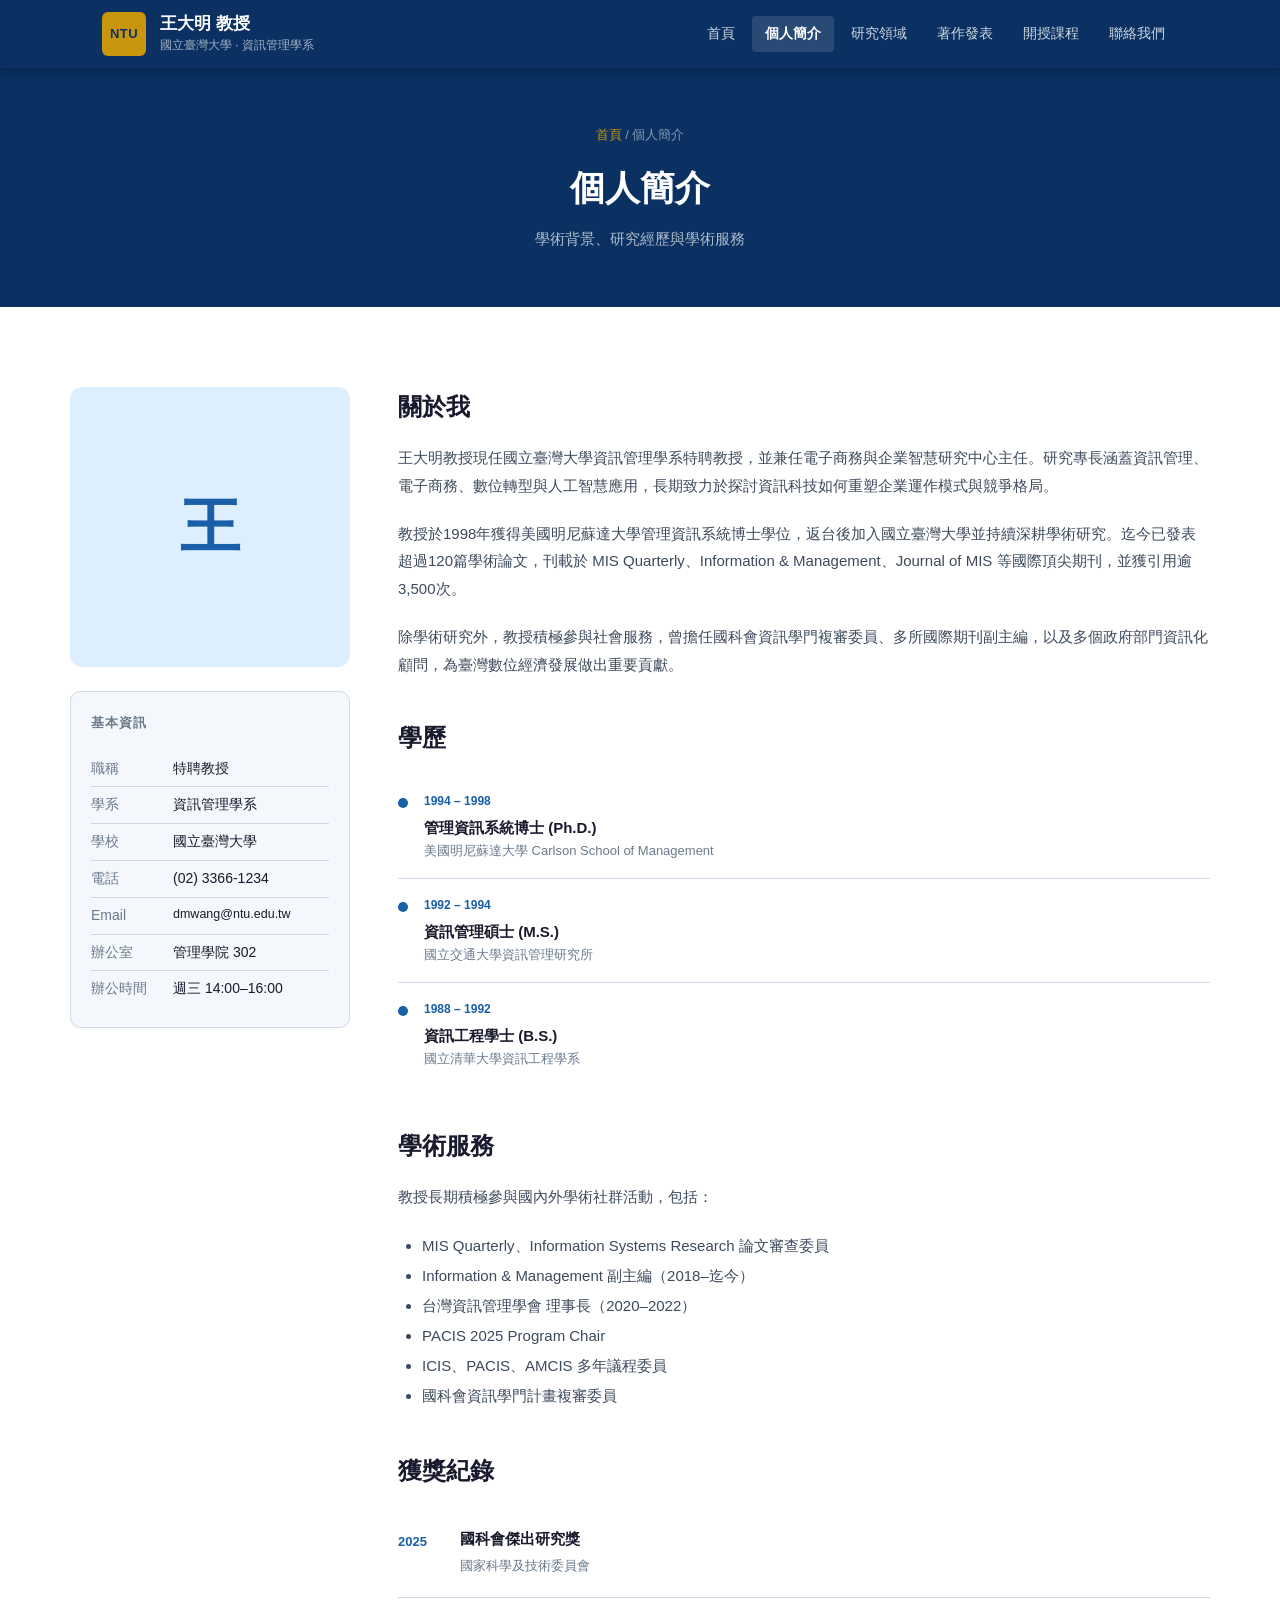
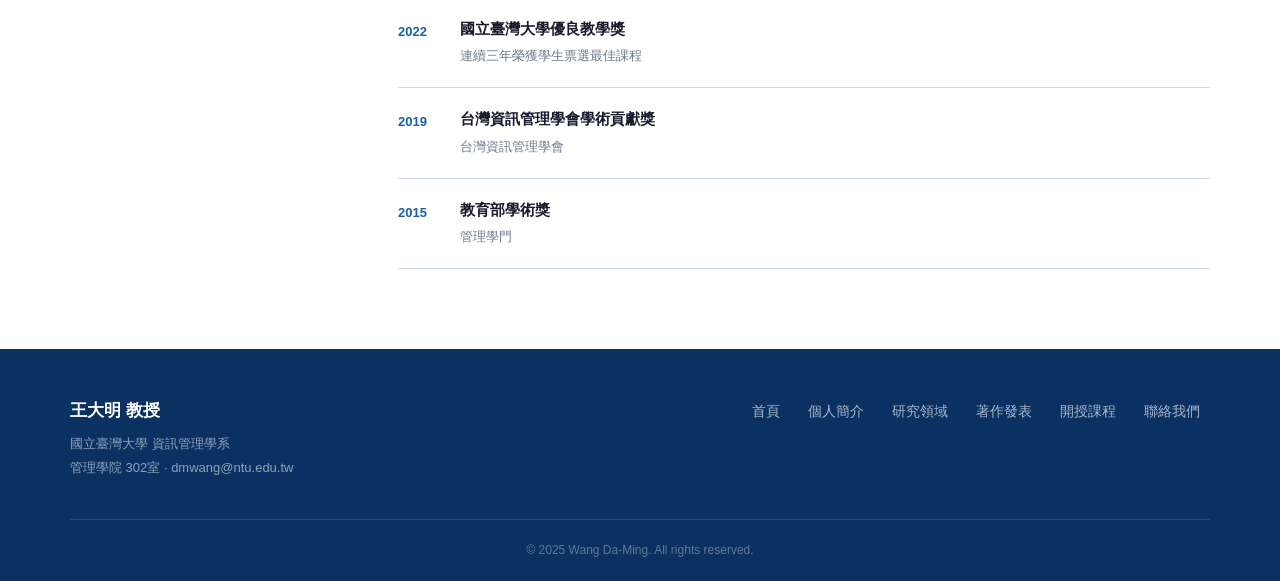
==== about.html @ 9b1bcf3b "Add files via upload" ====
<!DOCTYPE html>
<html lang="zh-Hant">
<head>
<meta charset="UTF-8">
<meta name="viewport" content="width=device-width, initial-scale=1.0">
<title>個人簡介 — 王大明教授</title>
<link rel="stylesheet" href="style.css">
</head>
<body>

<header>
  <div class="header-inner">
    <div class="logo-block">
      <div class="logo-icon">NTU</div>
      <div>
        <div class="logo-title">王大明 教授</div>
        <div class="logo-sub">國立臺灣大學 · 資訊管理學系</div>
      </div>
    </div>
    <nav>
      <a href="index.html">首頁</a>
      <a href="about.html" class="active">個人簡介</a>
      <a href="research.html">研究領域</a>
      <a href="publications.html">著作發表</a>
      <a href="teaching.html">開授課程</a>
      <a href="contact.html">聯絡我們</a>
    </nav>
    <button class="menu-btn" id="menuBtn" aria-label="選單">&#9776;</button>
  </div>
</header>
<div class="mobile-nav" id="mobileNav">
  <a href="index.html">首頁</a>
  <a href="about.html">個人簡介</a>
  <a href="research.html">研究領域</a>
  <a href="publications.html">著作發表</a>
  <a href="teaching.html">開授課程</a>
  <a href="contact.html">聯絡我們</a>
</div>

<div class="page-hero">
  <div class="breadcrumb"><a href="index.html">首頁</a> / 個人簡介</div>
  <h1>個人簡介</h1>
  <p>學術背景、研究經歷與學術服務</p>
</div>

<section class="section">
  <div class="container">
    <div class="about-grid">
      <div class="about-sidebar">
        <div class="avatar-lg">王</div>
        <div class="sidebar-card">
          <h4>基本資訊</h4>
          <div class="sidebar-row"><span class="k">職稱</span><span class="v">特聘教授</span></div>
          <div class="sidebar-row"><span class="k">學系</span><span class="v">資訊管理學系</span></div>
          <div class="sidebar-row"><span class="k">學校</span><span class="v">國立臺灣大學</span></div>
          <div class="sidebar-row"><span class="k">電話</span><span class="v">(02) 3366-1234</span></div>
          <div class="sidebar-row"><span class="k">Email</span><span class="v" style="font-size:12.5px">dmwang@ntu.edu.tw</span></div>
          <div class="sidebar-row"><span class="k">辦公室</span><span class="v">管理學院 302</span></div>
          <div class="sidebar-row"><span class="k">辦公時間</span><span class="v">週三 14:00–16:00</span></div>
        </div>
      </div>

      <div class="about-content">
        <h2>關於我</h2>
        <p>王大明教授現任國立臺灣大學資訊管理學系特聘教授，並兼任電子商務與企業智慧研究中心主任。研究專長涵蓋資訊管理、電子商務、數位轉型與人工智慧應用，長期致力於探討資訊科技如何重塑企業運作模式與競爭格局。</p>
        <p>教授於1998年獲得美國明尼蘇達大學管理資訊系統博士學位，返台後加入國立臺灣大學並持續深耕學術研究。迄今已發表超過120篇學術論文，刊載於 MIS Quarterly、Information & Management、Journal of MIS 等國際頂尖期刊，並獲引用逾3,500次。</p>
        <p>除學術研究外，教授積極參與社會服務，曾擔任國科會資訊學門複審委員、多所國際期刊副主編，以及多個政府部門資訊化顧問，為臺灣數位經濟發展做出重要貢獻。</p>

        <h2 style="margin-top:2.5rem">學歷</h2>
        <div style="margin-top: 1rem;">
          <div class="edu-item">
            <div class="edu-dot"></div>
            <div>
              <div class="edu-year">1994 – 1998</div>
              <div class="edu-degree">管理資訊系統博士 (Ph.D.)</div>
              <div class="edu-school">美國明尼蘇達大學 Carlson School of Management</div>
            </div>
          </div>
          <div class="edu-item">
            <div class="edu-dot"></div>
            <div>
              <div class="edu-year">1992 – 1994</div>
              <div class="edu-degree">資訊管理碩士 (M.S.)</div>
              <div class="edu-school">國立交通大學資訊管理研究所</div>
            </div>
          </div>
          <div class="edu-item">
            <div class="edu-dot"></div>
            <div>
              <div class="edu-year">1988 – 1992</div>
              <div class="edu-degree">資訊工程學士 (B.S.)</div>
              <div class="edu-school">國立清華大學資訊工程學系</div>
            </div>
          </div>
        </div>

        <h2 style="margin-top:2.5rem">學術服務</h2>
        <p>教授長期積極參與國內外學術社群活動，包括：</p>
        <ul style="margin-left:1.5rem; margin-top:0.75rem; color: var(--text-mid); font-size:15px; line-height:2;">
          <li>MIS Quarterly、Information Systems Research 論文審查委員</li>
          <li>Information & Management 副主編（2018–迄今）</li>
          <li>台灣資訊管理學會 理事長（2020–2022）</li>
          <li>PACIS 2025 Program Chair</li>
          <li>ICIS、PACIS、AMCIS 多年議程委員</li>
          <li>國科會資訊學門計畫複審委員</li>
        </ul>

        <h2 style="margin-top:2.5rem">獲獎紀錄</h2>
        <div class="pub-list" style="margin-bottom:0;">
          <div class="pub-item">
            <span class="pub-year">2025</span>
            <div class="pub-content"><div class="pub-title">國科會傑出研究獎</div><div class="pub-meta">國家科學及技術委員會</div></div>
          </div>
          <div class="pub-item">
            <span class="pub-year">2022</span>
            <div class="pub-content"><div class="pub-title">國立臺灣大學優良教學獎</div><div class="pub-meta">連續三年榮獲學生票選最佳課程</div></div>
          </div>
          <div class="pub-item">
            <span class="pub-year">2019</span>
            <div class="pub-content"><div class="pub-title">台灣資訊管理學會學術貢獻獎</div><div class="pub-meta">台灣資訊管理學會</div></div>
          </div>
          <div class="pub-item">
            <span class="pub-year">2015</span>
            <div class="pub-content"><div class="pub-title">教育部學術獎</div><div class="pub-meta">管理學門</div></div>
          </div>
        </div>
      </div>
    </div>
  </div>
</section>

<footer>
  <div class="footer-inner">
    <div class="footer-left">
      <div class="footer-name">王大明 教授</div>
      <div class="footer-sub">國立臺灣大學 資訊管理學系</div>
      <div class="footer-sub">管理學院 302室 · dmwang@ntu.edu.tw</div>
    </div>
    <div class="footer-links">
      <a href="index.html">首頁</a>
      <a href="about.html">個人簡介</a>
      <a href="research.html">研究領域</a>
      <a href="publications.html">著作發表</a>
      <a href="teaching.html">開授課程</a>
      <a href="contact.html">聯絡我們</a>
    </div>
  </div>
  <div class="footer-bottom">© 2025 Wang Da-Ming. All rights reserved.</div>
</footer>

<script>
  document.getElementById('menuBtn').addEventListener('click', () =>
    document.getElementById('mobileNav').classList.toggle('open'));
</script>
</body>
</html>
---- style.css ----
/* ========================
   Base & Reset
======================== */
*, *::before, *::after { box-sizing: border-box; margin: 0; padding: 0; }

:root {
  --blue-dark: #0a3162;
  --blue-main: #1a5fa8;
  --blue-mid:  #2d7dd2;
  --blue-light: #ddeeff;
  --blue-pale:  #f0f6ff;
  --gold:       #c8960c;
  --gold-light: #fdf3d6;
  --text-dark:  #1a1a2e;
  --text-mid:   #3d4a5c;
  --text-muted: #6b7a8d;
  --border:     #d0d9e8;
  --white:      #ffffff;
  --bg-light:   #f4f7fc;
}

html { scroll-behavior: smooth; }
body { font-family: 'Segoe UI', 'PingFang TC', 'Microsoft JhengHei', sans-serif; color: var(--text-dark); background: var(--white); line-height: 1.7; }
a { text-decoration: none; color: inherit; }
img { max-width: 100%; }

/* ========================
   Header
======================== */
header {
  background: var(--blue-dark);
  position: sticky; top: 0; z-index: 100;
  box-shadow: 0 2px 12px rgba(0,0,0,0.25);
}
.header-inner {
  max-width: 1140px; margin: 0 auto;
  padding: 0 2rem;
  display: flex; align-items: center; gap: 2rem;
  height: 68px;
}
.logo-block { display: flex; align-items: center; gap: 14px; flex-shrink: 0; }
.logo-icon {
  width: 44px; height: 44px; border-radius: 6px;
  background: var(--gold); color: var(--blue-dark);
  font-weight: 700; font-size: 13px;
  display: flex; align-items: center; justify-content: center;
  letter-spacing: 0.5px;
}
.logo-title { color: #fff; font-size: 17px; font-weight: 600; line-height: 1.3; }
.logo-sub { color: rgba(255,255,255,0.62); font-size: 12px; }
nav { margin-left: auto; display: flex; gap: 0.25rem; }
nav a {
  color: rgba(255,255,255,0.8); font-size: 14px;
  padding: 6px 13px; border-radius: 4px;
  transition: background 0.18s, color 0.18s;
}
nav a:hover, nav a.active {
  background: rgba(255,255,255,0.12); color: #fff;
}
nav a.active { font-weight: 600; }
.menu-btn {
  display: none; background: none; border: none;
  color: #fff; font-size: 22px; cursor: pointer; padding: 6px;
}
.mobile-nav {
  display: none; flex-direction: column;
  background: var(--blue-dark); border-top: 1px solid rgba(255,255,255,0.1);
}
.mobile-nav.open { display: flex; }
.mobile-nav a {
  color: rgba(255,255,255,0.85); padding: 14px 2rem;
  border-bottom: 1px solid rgba(255,255,255,0.06); font-size: 15px;
}
.mobile-nav a:hover { background: rgba(255,255,255,0.07); }

/* ========================
   Hero
======================== */
.hero {
  background: linear-gradient(135deg, var(--blue-dark) 0%, #16407a 55%, #1a5fa8 100%);
  padding: 5rem 2rem 4rem;
}
.hero-inner {
  max-width: 1140px; margin: 0 auto;
  display: grid; grid-template-columns: 1fr 340px; gap: 4rem; align-items: center;
}
.hero-eyebrow { color: var(--gold); font-size: 13px; font-weight: 600; letter-spacing: 2px; text-transform: uppercase; margin-bottom: 1rem; }
.hero h1 { font-size: 3.2rem; font-weight: 700; color: #fff; line-height: 1.2; margin-bottom: 1.5rem; }
.hero-desc { color: rgba(255,255,255,0.78); font-size: 1.05rem; max-width: 480px; margin-bottom: 2rem; }
.hero-btns { display: flex; gap: 1rem; flex-wrap: wrap; }
.btn-primary {
  background: var(--gold); color: var(--blue-dark);
  padding: 12px 28px; border-radius: 6px; font-weight: 600; font-size: 15px;
  transition: opacity 0.18s;
}
.btn-primary:hover { opacity: 0.88; }
.btn-outline {
  border: 1.5px solid rgba(255,255,255,0.55); color: #fff;
  padding: 12px 28px; border-radius: 6px; font-weight: 500; font-size: 15px;
  transition: background 0.18s;
}
.btn-outline:hover { background: rgba(255,255,255,0.1); }

.hero-card {
  background: #fff; border-radius: 12px;
  padding: 2rem 1.75rem;
  box-shadow: 0 8px 40px rgba(0,0,0,0.28);
}
.prof-avatar {
  width: 72px; height: 72px; border-radius: 50%;
  background: var(--blue-main); color: #fff;
  font-size: 28px; font-weight: 700;
  display: flex; align-items: center; justify-content: center;
  margin: 0 auto 0.75rem;
}
.prof-name { text-align: center; font-size: 18px; font-weight: 700; color: var(--text-dark); }
.prof-title { text-align: center; font-size: 13px; color: var(--blue-main); margin-bottom: 1.25rem; font-weight: 500; }
.prof-divider { border-top: 1px solid var(--border); margin-bottom: 1.25rem; }
.prof-info-row { display: flex; justify-content: space-between; font-size: 13.5px; padding: 5px 0; color: var(--text-mid); gap: 8px; }
.prof-info-row .label { color: var(--text-muted); flex-shrink: 0; }

/* ========================
   Stats Bar
======================== */
.stats-bar { background: var(--blue-main); padding: 1.5rem 2rem; }
.stats-inner {
  max-width: 1140px; margin: 0 auto;
  display: flex; align-items: center; justify-content: center; gap: 0; flex-wrap: wrap;
}
.stat { text-align: center; padding: 0.5rem 3rem; }
.stat-num { display: block; font-size: 2rem; font-weight: 700; color: #fff; }
.stat-label { font-size: 13px; color: rgba(255,255,255,0.75); margin-top: 2px; }
.stat-div { width: 1px; height: 40px; background: rgba(255,255,255,0.25); }

/* ========================
   Sections
======================== */
.section { padding: 5rem 2rem; }
.section.bg-light { background: var(--bg-light); }
.container { max-width: 1140px; margin: 0 auto; }
.section-header { text-align: center; margin-bottom: 3rem; }
.eyebrow { font-size: 12px; font-weight: 600; letter-spacing: 2.5px; text-transform: uppercase; color: var(--blue-main); margin-bottom: 0.5rem; }
.section-header h2 { font-size: 2rem; font-weight: 700; color: var(--text-dark); }

/* Research Cards */
.cards-grid { display: grid; grid-template-columns: repeat(auto-fit, minmax(300px, 1fr)); gap: 1.5rem; }
.card {
  background: var(--white); border: 1px solid var(--border);
  border-radius: 10px; padding: 1.75rem;
  transition: box-shadow 0.2s, transform 0.2s;
}
.card:hover { box-shadow: 0 6px 24px rgba(10,49,98,0.12); transform: translateY(-3px); }
.card-icon {
  width: 48px; height: 48px; border-radius: 10px;
  display: flex; align-items: center; justify-content: center;
  font-size: 22px; margin-bottom: 1rem;
}
.card-icon.blue { background: var(--blue-pale); }
.card-icon.teal { background: #e0f5f0; }
.card-icon.navy { background: #e8edf8; }
.card-icon.gold { background: var(--gold-light); }
.card-icon.red { background: #fde8e8; }
.card-icon.purple { background: #f0e8fd; }
.card h3 { font-size: 17px; font-weight: 600; color: var(--text-dark); margin-bottom: 0.6rem; }
.card p { font-size: 14px; color: var(--text-muted); line-height: 1.7; }

/* Publications */
.pub-list { display: flex; flex-direction: column; gap: 0; margin-bottom: 2rem; }
.pub-item {
  display: flex; align-items: flex-start; gap: 1.25rem;
  padding: 1.25rem 0; border-bottom: 1px solid var(--border);
}
.pub-year { font-size: 13px; font-weight: 600; color: var(--blue-main); min-width: 42px; padding-top: 3px; }
.pub-content { flex: 1; }
.pub-title { font-size: 15px; font-weight: 600; color: var(--text-dark); margin-bottom: 0.3rem; line-height: 1.5; }
.pub-meta { font-size: 13px; color: var(--text-muted); }
.pub-meta em { font-style: italic; color: var(--text-mid); }
.pub-badge { font-size: 11px; font-weight: 600; padding: 3px 10px; border-radius: 20px; flex-shrink: 0; margin-top: 3px; }
.pub-badge.journal { background: var(--blue-pale); color: var(--blue-main); }
.pub-badge.conf { background: #e8f8ef; color: #1a7a45; }
.center-btn { text-align: center; }
.center-btn .btn-outline { border-color: var(--blue-main); color: var(--blue-main); display: inline-block; }
.center-btn .btn-outline:hover { background: var(--blue-pale); }

/* News */
.news-grid { display: grid; grid-template-columns: repeat(auto-fit, minmax(280px, 1fr)); gap: 1.5rem; }
.news-card {
  border: 1px solid var(--border); border-top: 3px solid var(--blue-main);
  border-radius: 8px; padding: 1.5rem;
  background: var(--white);
}
.news-date { font-size: 12px; color: var(--text-muted); letter-spacing: 1px; margin-bottom: 0.6rem; }
.news-title { font-size: 16px; font-weight: 600; color: var(--text-dark); margin-bottom: 0.6rem; }
.news-body { font-size: 14px; color: var(--text-muted); line-height: 1.65; }

/* Footer */
footer { background: var(--blue-dark); padding: 3rem 2rem 0; }
.footer-inner {
  max-width: 1140px; margin: 0 auto;
  display: flex; justify-content: space-between; align-items: flex-start;
  flex-wrap: wrap; gap: 2rem; padding-bottom: 2.5rem;
  border-bottom: 1px solid rgba(255,255,255,0.12);
}
.footer-name { color: #fff; font-size: 17px; font-weight: 600; margin-bottom: 0.4rem; }
.footer-sub { color: rgba(255,255,255,0.55); font-size: 13px; line-height: 1.8; }
.footer-links { display: flex; gap: 0.5rem; flex-wrap: wrap; }
.footer-links a {
  color: rgba(255,255,255,0.65); font-size: 13.5px;
  padding: 4px 10px; border-radius: 4px;
  transition: color 0.15s;
}
.footer-links a:hover { color: #fff; }
.footer-bottom {
  max-width: 1140px; margin: 0 auto;
  text-align: center; padding: 1.25rem 0;
  color: rgba(255,255,255,0.35); font-size: 12px;
}

/* ========================
   Page Hero (sub pages)
======================== */
.page-hero {
  background: var(--blue-dark);
  padding: 3.5rem 2rem;
  text-align: center;
}
.page-hero h1 { color: #fff; font-size: 2.2rem; font-weight: 700; }
.page-hero p { color: rgba(255,255,255,0.68); margin-top: 0.5rem; font-size: 15px; }
.breadcrumb { color: rgba(255,255,255,0.5); font-size: 13px; margin-bottom: 0.75rem; }
.breadcrumb a { color: var(--gold); }

/* ========================
   About Page
======================== */
.about-grid { display: grid; grid-template-columns: 280px 1fr; gap: 3rem; align-items: start; }
.about-sidebar .avatar-lg {
  width: 100%; aspect-ratio: 1;
  border-radius: 12px; background: var(--blue-light);
  display: flex; align-items: center; justify-content: center;
  font-size: 60px; font-weight: 700; color: var(--blue-main);
  margin-bottom: 1.5rem;
}
.sidebar-card {
  background: var(--bg-light); border-radius: 10px;
  padding: 1.25rem; border: 1px solid var(--border);
}
.sidebar-card h4 { font-size: 13px; font-weight: 700; text-transform: uppercase; letter-spacing: 1px; color: var(--text-muted); margin-bottom: 1rem; }
.sidebar-row { display: flex; gap: 0.75rem; padding: 6px 0; font-size: 14px; border-bottom: 1px solid var(--border); }
.sidebar-row:last-child { border-bottom: none; }
.sidebar-row .k { color: var(--text-muted); flex-shrink: 0; min-width: 70px; }
.sidebar-row .v { color: var(--text-dark); }
.about-content h2 { font-size: 1.5rem; font-weight: 700; color: var(--text-dark); margin-bottom: 1rem; }
.about-content p { font-size: 15px; color: var(--text-mid); line-height: 1.85; margin-bottom: 1.25rem; }
.edu-item { display: flex; gap: 1rem; padding: 1rem 0; border-bottom: 1px solid var(--border); }
.edu-item:last-child { border-bottom: none; }
.edu-dot { width: 10px; height: 10px; border-radius: 50%; background: var(--blue-main); margin-top: 7px; flex-shrink: 0; }
.edu-year { font-size: 12px; color: var(--blue-main); font-weight: 600; margin-bottom: 3px; }
.edu-degree { font-size: 15px; font-weight: 600; color: var(--text-dark); }
.edu-school { font-size: 13px; color: var(--text-muted); }

/* ========================
   Teaching Page
======================== */
.course-section { margin-bottom: 2.5rem; }
.course-section h3 { font-size: 18px; font-weight: 700; color: var(--blue-dark); border-left: 4px solid var(--blue-main); padding-left: 12px; margin-bottom: 1.25rem; }
.course-table { width: 100%; border-collapse: collapse; font-size: 14px; }
.course-table th { background: var(--blue-dark); color: #fff; padding: 10px 14px; text-align: left; font-weight: 600; }
.course-table td { padding: 10px 14px; border-bottom: 1px solid var(--border); }
.course-table tr:hover td { background: var(--blue-pale); }
.tag { display: inline-block; font-size: 11px; padding: 2px 9px; border-radius: 20px; font-weight: 600; }
.tag.ug { background: #e8f8ef; color: #1a7a45; }
.tag.grad { background: var(--blue-pale); color: var(--blue-main); }
.tag.phd { background: var(--gold-light); color: #7a5c0c; }

/* ========================
   Contact Page
======================== */
.contact-grid { display: grid; grid-template-columns: 1fr 1fr; gap: 3rem; }
.contact-info-block h3 { font-size: 18px; font-weight: 700; color: var(--text-dark); margin-bottom: 1.25rem; }
.contact-row { display: flex; gap: 1rem; padding: 0.85rem 0; border-bottom: 1px solid var(--border); font-size: 15px; }
.contact-row:last-child { border-bottom: none; }
.contact-row .ci { font-size: 20px; flex-shrink: 0; }
.contact-row .ck { color: var(--text-muted); font-size: 13px; }
.contact-row .cv { color: var(--text-dark); font-weight: 500; margin-top: 2px; }
.contact-form-wrap h3 { font-size: 18px; font-weight: 700; color: var(--text-dark); margin-bottom: 1.25rem; }
.form-group { margin-bottom: 1.2rem; }
.form-group label { display: block; font-size: 13px; font-weight: 600; color: var(--text-mid); margin-bottom: 5px; }
.form-group input, .form-group textarea, .form-group select {
  width: 100%; padding: 10px 14px; border: 1px solid var(--border);
  border-radius: 6px; font-size: 15px; font-family: inherit;
  color: var(--text-dark); background: var(--white);
  transition: border-color 0.18s;
}
.form-group input:focus, .form-group textarea:focus {
  outline: none; border-color: var(--blue-main);
  box-shadow: 0 0 0 3px rgba(26,95,168,0.12);
}
.form-group textarea { resize: vertical; min-height: 130px; }
.submit-btn {
  background: var(--blue-main); color: #fff;
  padding: 12px 32px; border: none; border-radius: 6px;
  font-size: 15px; font-weight: 600; cursor: pointer;
  transition: background 0.18s;
  font-family: inherit;
}
.submit-btn:hover { background: var(--blue-dark); }
.map-placeholder {
  background: var(--bg-light); border: 1px solid var(--border);
  border-radius: 10px; padding: 2.5rem; text-align: center;
  margin-top: 2.5rem;
}
.map-placeholder p { color: var(--text-muted); font-size: 14px; }

/* ========================
   Responsive
======================== */
@media (max-width: 900px) {
  .hero-inner { grid-template-columns: 1fr; gap: 2.5rem; }
  .hero h1 { font-size: 2.4rem; }
  .hero-card { max-width: 380px; }
  .about-grid { grid-template-columns: 1fr; }
  .contact-grid { grid-template-columns: 1fr; }
  .stat { padding: 0.5rem 1.5rem; }
  .stat-div { display: none; }
}
@media (max-width: 680px) {
  nav { display: none; }
  .menu-btn { display: block; }
  .header-inner { padding: 0 1.25rem; }
  .hero { padding: 3rem 1.25rem; }
  .hero h1 { font-size: 2rem; }
  .section { padding: 3.5rem 1.25rem; }
  .footer-inner { flex-direction: column; }
  .footer-links { flex-direction: column; gap: 0; }
}
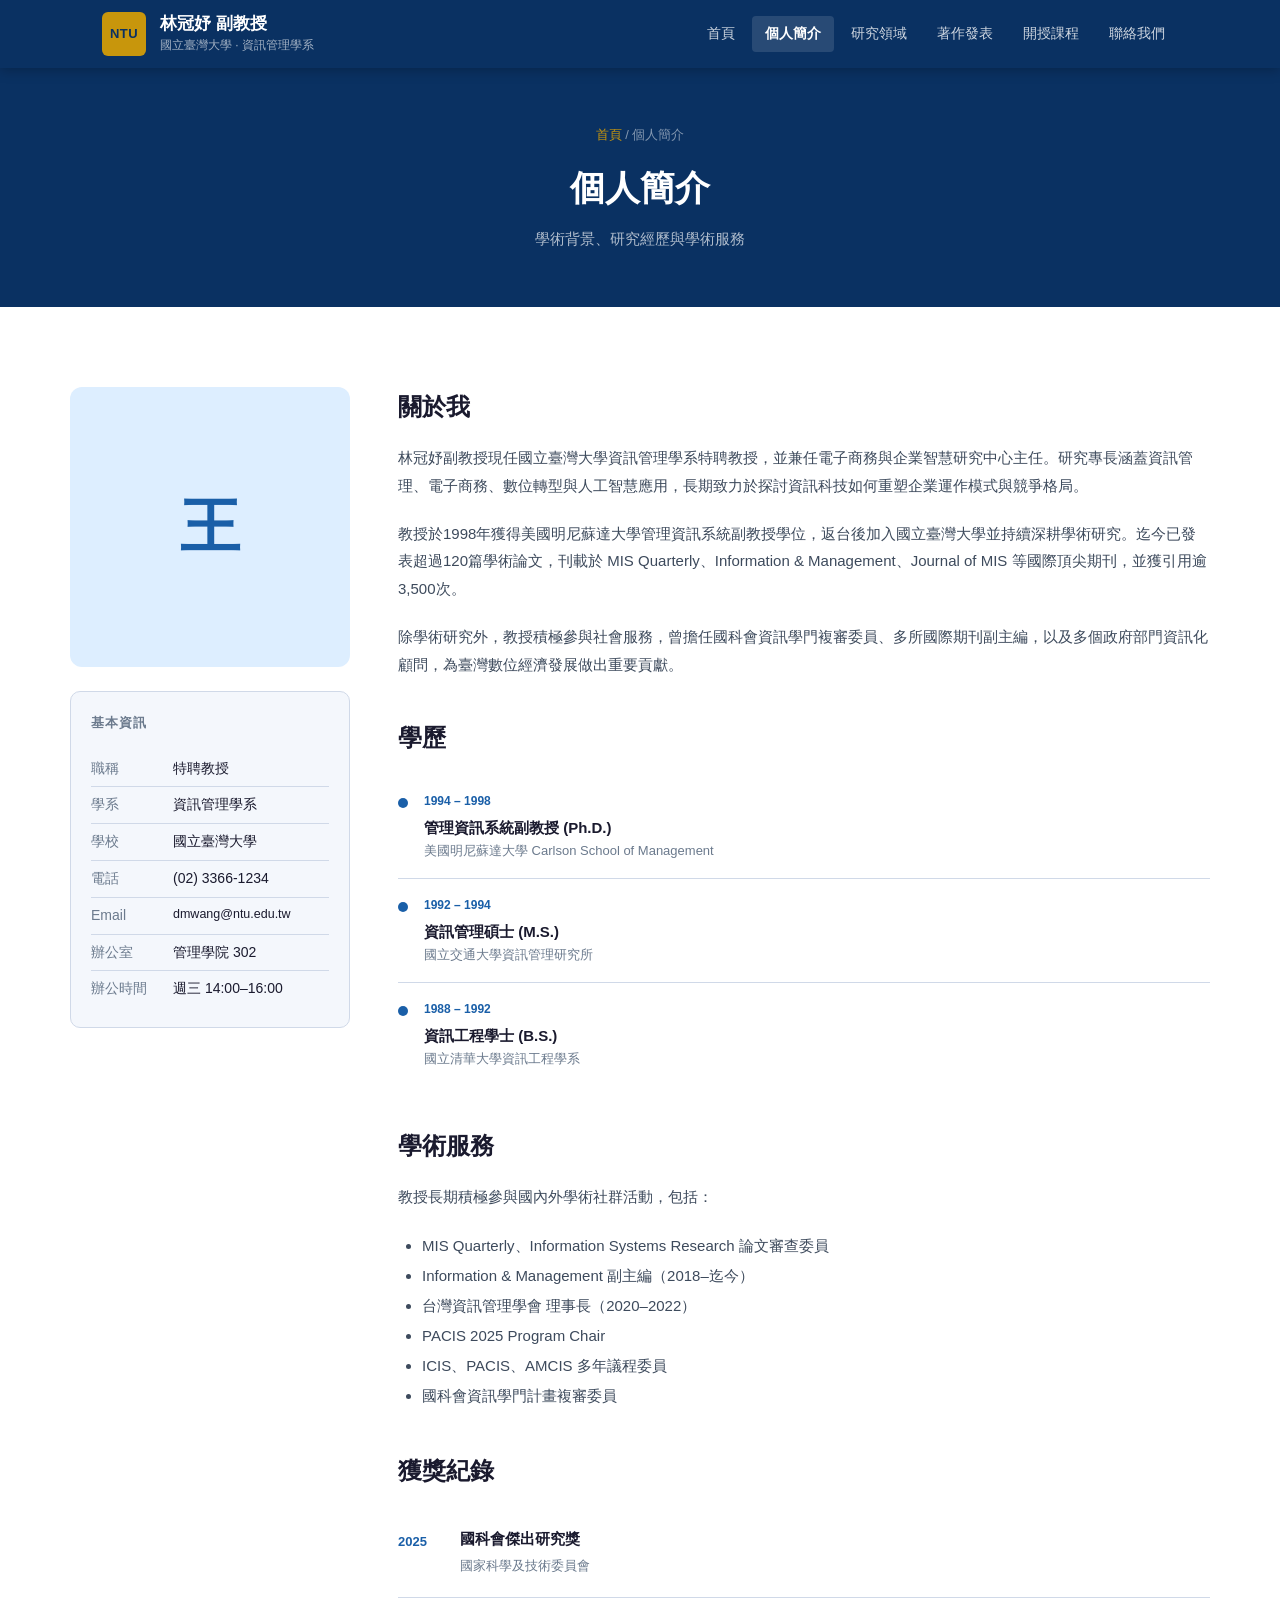
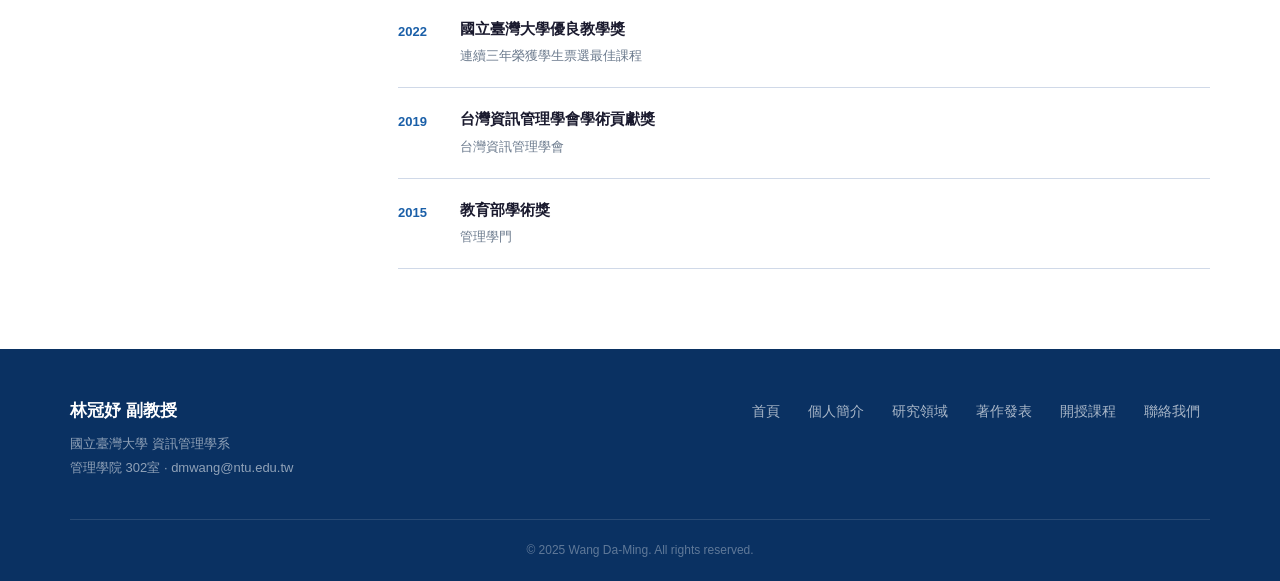
==== commit b65baccb: "Add files via upload" ====
--- a/about.html
+++ b/about.html
@@ -3,7 +3,7 @@
 <head>
 <meta charset="UTF-8">
 <meta name="viewport" content="width=device-width, initial-scale=1.0">
-<title>個人簡介 — 王大明教授</title>
+<title>個人簡介 — 林冠妤副教授</title>
 <link rel="stylesheet" href="style.css">
 </head>
 <body>
@@ -13,7 +13,7 @@
     <div class="logo-block">
       <div class="logo-icon">NTU</div>
       <div>
-        <div class="logo-title">王大明 教授</div>
+        <div class="logo-title">林冠妤 副教授</div>
         <div class="logo-sub">國立臺灣大學 · 資訊管理學系</div>
       </div>
     </div>
@@ -62,8 +62,8 @@
 
       <div class="about-content">
         <h2>關於我</h2>
-        <p>王大明教授現任國立臺灣大學資訊管理學系特聘教授，並兼任電子商務與企業智慧研究中心主任。研究專長涵蓋資訊管理、電子商務、數位轉型與人工智慧應用，長期致力於探討資訊科技如何重塑企業運作模式與競爭格局。</p>
-        <p>教授於1998年獲得美國明尼蘇達大學管理資訊系統博士學位，返台後加入國立臺灣大學並持續深耕學術研究。迄今已發表超過120篇學術論文，刊載於 MIS Quarterly、Information & Management、Journal of MIS 等國際頂尖期刊，並獲引用逾3,500次。</p>
+        <p>林冠妤副教授現任國立臺灣大學資訊管理學系特聘教授，並兼任電子商務與企業智慧研究中心主任。研究專長涵蓋資訊管理、電子商務、數位轉型與人工智慧應用，長期致力於探討資訊科技如何重塑企業運作模式與競爭格局。</p>
+        <p>教授於1998年獲得美國明尼蘇達大學管理資訊系統副教授學位，返台後加入國立臺灣大學並持續深耕學術研究。迄今已發表超過120篇學術論文，刊載於 MIS Quarterly、Information & Management、Journal of MIS 等國際頂尖期刊，並獲引用逾3,500次。</p>
         <p>除學術研究外，教授積極參與社會服務，曾擔任國科會資訊學門複審委員、多所國際期刊副主編，以及多個政府部門資訊化顧問，為臺灣數位經濟發展做出重要貢獻。</p>
 
         <h2 style="margin-top:2.5rem">學歷</h2>
@@ -72,7 +72,7 @@
             <div class="edu-dot"></div>
             <div>
               <div class="edu-year">1994 – 1998</div>
-              <div class="edu-degree">管理資訊系統博士 (Ph.D.)</div>
+              <div class="edu-degree">管理資訊系統副教授 (Ph.D.)</div>
               <div class="edu-school">美國明尼蘇達大學 Carlson School of Management</div>
             </div>
           </div>
@@ -132,7 +132,7 @@
 <footer>
   <div class="footer-inner">
     <div class="footer-left">
-      <div class="footer-name">王大明 教授</div>
+      <div class="footer-name">林冠妤 副教授</div>
       <div class="footer-sub">國立臺灣大學 資訊管理學系</div>
       <div class="footer-sub">管理學院 302室 · dmwang@ntu.edu.tw</div>
     </div>
